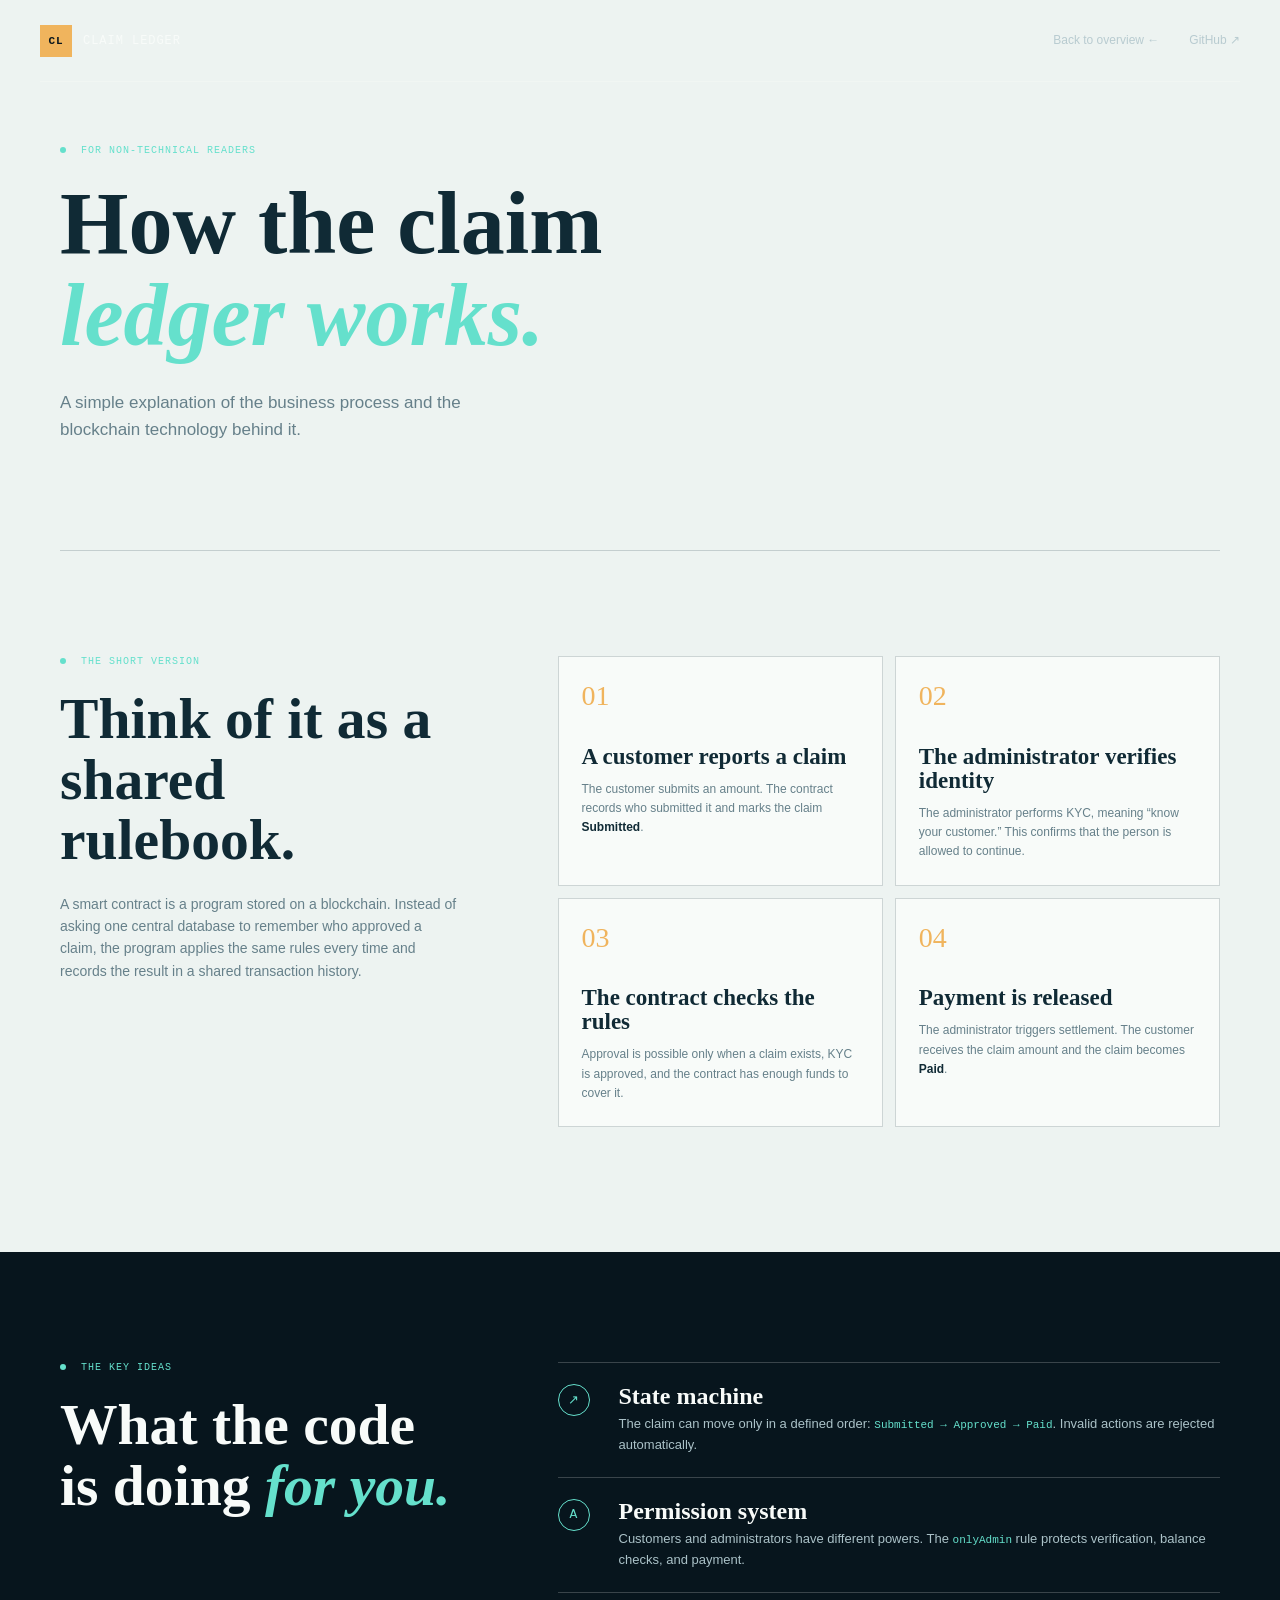
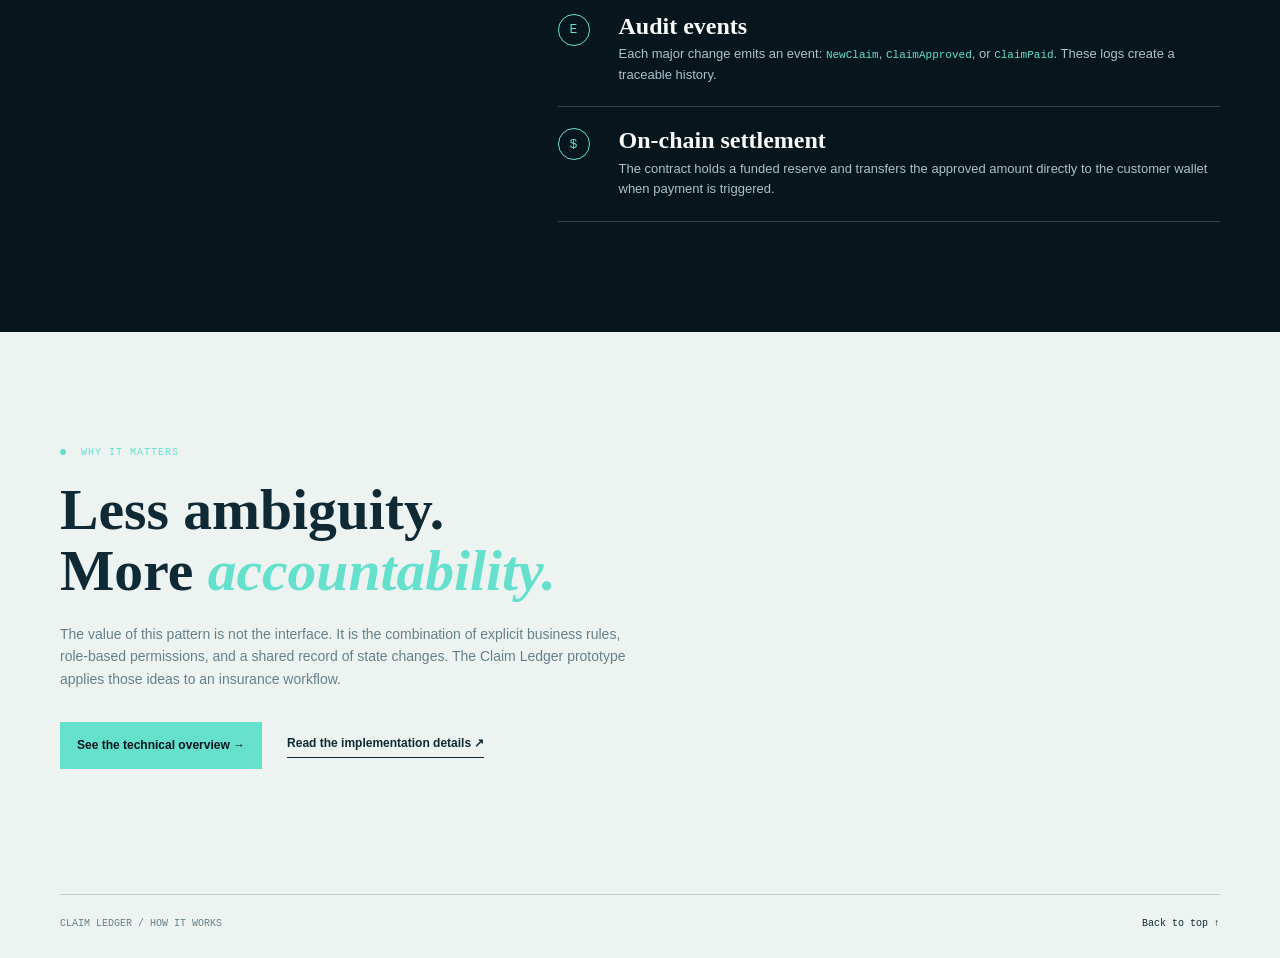
==== how-it-works.html @ 00b2703c "Add plain-English smart contract explainer" ====
<!doctype html>
<html lang="en">
<head>
  <meta charset="utf-8">
  <meta name="viewport" content="width=device-width, initial-scale=1">
  <meta name="theme-color" content="#07151d">
  <meta name="description" content="How Claim Ledger uses a smart contract to manage insurance claims on Ethereum.">
  <title>How It Works | Claim Ledger</title>
  <link rel="icon" href="data:image/svg+xml,%3Csvg xmlns='http://www.w3.org/2000/svg' viewBox='0 0 64 64'%3E%3Crect width='64' height='64' rx='14' fill='%2307151d'/%3E%3Cpath d='M16 45V19h11c9 0 14 5 14 13s-5 13-14 13H16Zm8-7h3c5 0 7-2 7-6s-2-6-7-6h-3v12Z' fill='%2365e0cc'/%3E%3C/svg%3E" type="image/svg+xml">
  <link rel="stylesheet" href="styles.css"><link rel="stylesheet" href="protocol-theme.css"><link rel="stylesheet" href="theory.css"><link rel="stylesheet" href="how-it-works.css">
</head>
<body class="how-page">
  <header class="site-header"><a class="brand" href="index.html"><span class="brand-mark">CL</span><span>CLAIM LEDGER</span></a><nav aria-label="Primary navigation"><a href="index.html">Back to overview &#8592;</a><a href="https://github.com/omarja12/Fintech-Inssurtech-Project" target="_blank" rel="noreferrer">GitHub &#8599;</a></nav></header>
  <main><section class="how-hero page-width"><p class="kicker"><span></span> FOR NON-TECHNICAL READERS</p><h1>How the claim<br><em>ledger works.</em></h1><p>A simple explanation of the business process and the blockchain technology behind it.</p></section>
  <section class="how-content page-width"><div class="how-intro"><p class="kicker"><span></span> THE SHORT VERSION</p><h2>Think of it as a shared rulebook.</h2><p>A smart contract is a program stored on a blockchain. Instead of asking one central database to remember who approved a claim, the program applies the same rules every time and records the result in a shared transaction history.</p></div><div class="plain-steps"><article><b>01</b><h3>A customer reports a claim</h3><p>The customer submits an amount. The contract records who submitted it and marks the claim <strong>Submitted</strong>.</p></article><article><b>02</b><h3>The administrator verifies identity</h3><p>The administrator performs KYC, meaning “know your customer.” This confirms that the person is allowed to continue.</p></article><article><b>03</b><h3>The contract checks the rules</h3><p>Approval is possible only when a claim exists, KYC is approved, and the contract has enough funds to cover it.</p></article><article><b>04</b><h3>Payment is released</h3><p>The administrator triggers settlement. The customer receives the claim amount and the claim becomes <strong>Paid</strong>.</p></article></div></section>
  <section class="how-dark"><div class="page-width concept-grid"><div><p class="kicker"><span></span> THE KEY IDEAS</p><h2>What the code<br>is doing <em>for you.</em></h2></div><div class="concept-list"><article><span class="concept-icon">↗</span><div><h3>State machine</h3><p>The claim can move only in a defined order: <code>Submitted → Approved → Paid</code>. Invalid actions are rejected automatically.</p></div></article><article><span class="concept-icon">A</span><div><h3>Permission system</h3><p>Customers and administrators have different powers. The <code>onlyAdmin</code> rule protects verification, balance checks, and payment.</p></div></article><article><span class="concept-icon">E</span><div><h3>Audit events</h3><p>Each major change emits an event: <code>NewClaim</code>, <code>ClaimApproved</code>, or <code>ClaimPaid</code>. These logs create a traceable history.</p></div></article><article><span class="concept-icon">$</span><div><h3>On-chain settlement</h3><p>The contract holds a funded reserve and transfers the approved amount directly to the customer wallet when payment is triggered.</p></div></article></div></div></section>
  <section class="how-bottom page-width"><p class="kicker"><span></span> WHY IT MATTERS</p><h2>Less ambiguity.<br>More <em>accountability.</em></h2><p>The value of this pattern is not the interface. It is the combination of explicit business rules, role-based permissions, and a shared record of state changes. The Claim Ledger prototype applies those ideas to an insurance workflow.</p><div class="how-actions"><a class="button button-gold" href="index.html">See the technical overview &#8594;</a><a class="text-button" href="README.md">Read the implementation details &#8599;</a></div></section></main>
  <footer class="footer page-width"><span>CLAIM LEDGER / HOW IT WORKS</span><a href="#top">Back to top &#8593;</a></footer>
</body>
</html>
---- styles.css ----
:root{--navy:#081f2d;--navy-2:#12384a;--ink:#173445;--muted:#6a8490;--paper:#f4f0e8;--white:#fffdf7;--gold:#e7b66b;--teal:#82c2b0;--line:rgba(23,52,69,.18);--mono:'DM Mono',monospace;--display:'Playfair Display',Georgia,serif;--body:'Epilogue',sans-serif}*{box-sizing:border-box}html{scroll-behavior:smooth}body{margin:0;background:var(--paper);color:var(--ink);font-family:var(--body);line-height:1.6}.page-width{width:min(1160px,calc(100% - 80px));margin-inline:auto}a{color:inherit;text-decoration:none}code{font:11px var(--mono);color:var(--gold)}.site-header{height:82px;display:flex;align-items:center;justify-content:space-between;width:min(1280px,calc(100% - 80px));margin:auto;border-bottom:1px solid rgba(255,253,247,.2);color:var(--white);position:absolute;left:0;right:0;z-index:3}.brand{display:flex;align-items:center;gap:11px;font:500 12px var(--mono);letter-spacing:.08em}.brand-mark{display:grid;place-items:center;width:32px;height:32px;background:var(--gold);color:var(--navy);font:700 11px var(--mono)}nav{display:flex;align-items:center;gap:30px;font-size:12px;color:#b8cbd0}nav a:hover{color:var(--gold)}.header-button{border:1px solid rgba(255,253,247,.45);padding:10px 13px;color:var(--white)}.hero{display:grid;grid-template-columns:.86fr 1.14fr;gap:88px;align-items:center;min-height:665px;padding-top:120px;padding-bottom:82px;background:var(--navy);color:var(--white)}.hero:before{content:'';position:absolute;inset:0 0 auto;height:665px;z-index:-1;background:var(--navy)}.kicker{margin:0 0 22px;color:var(--gold);font:500 10px var(--mono);letter-spacing:.1em}.kicker span{display:inline-block;width:6px;height:6px;margin-right:8px;background:var(--gold);border-radius:50%}h1,h2,h3{font-family:var(--display);font-weight:600;line-height:1.05;letter-spacing:0}h1{margin:0 0 26px;font-size:clamp(57px,7vw,92px)}h2{margin:0 0 22px;font-size:clamp(43px,5vw,68px)}h1 em,h2 em{font-style:italic;color:var(--teal)}.hero-lede{max-width:440px;color:#b8cbd0;font-size:16px}.hero-actions{display:flex;align-items:center;gap:24px;margin-top:35px}.button{display:inline-flex;align-items:center;justify-content:space-between;gap:25px;padding:14px 17px;font-size:12px;font-weight:700;transition:transform .2s}.button:hover{transform:translateY(-3px)}.button-gold{background:var(--gold);color:var(--navy)}.button-dark{background:var(--navy);color:var(--white)}.text-button{padding-bottom:4px;border-bottom:1px solid currentColor;font-size:12px;font-weight:600}.text-button.light{color:var(--white)}.hero-console{min-height:395px;padding:25px 27px;background:var(--navy-2);border:1px solid rgba(255,253,247,.25);position:relative}.console-top,.console-footer{display:flex;justify-content:space-between;color:#a5bdc4;font:10px var(--mono);letter-spacing:.06em}.live-dot{color:var(--teal)}.console-balance{margin:70px 0 50px}.console-balance span,.console-balance small{display:block;color:#a5bdc4;font:10px var(--mono)}.console-balance strong{display:block;margin:7px 0 2px;color:var(--white);font:42px var(--display)}.console-flow{display:grid;grid-template-columns:repeat(3,1fr);gap:0;position:relative}.flow-line{position:absolute;top:12px;right:30px;left:30px;border-top:1px solid rgba(255,253,247,.32)}.flow-node{position:relative;z-index:1;text-align:center}.flow-node b{display:grid;place-items:center;width:25px;height:25px;margin:auto;border:1px solid var(--teal);border-radius:50%;background:var(--navy-2);color:var(--teal);font:10px var(--mono)}.flow-node.current b{border-color:var(--gold);background:var(--gold);color:var(--navy)}.flow-node span{display:block;margin-top:13px;color:var(--white);font:10px var(--mono)}.flow-node small{display:block;color:#a5bdc4;font-size:10px}.console-footer{position:absolute;bottom:25px;left:27px;right:27px}.signal-bar{display:grid;grid-template-columns:repeat(4,1fr);padding:25px max(40px,calc((100% - 1160px)/2));gap:24px;background:var(--gold);color:var(--navy)}.signal-bar div{display:flex;align-items:baseline;gap:11px;font:10px var(--mono);text-transform:uppercase}.signal-bar b{font:600 25px var(--display)}.section{padding:130px 0}.section-intro{max-width:550px}.section-intro>p:not(.kicker){max-width:430px;color:var(--muted);font-size:14px}.workflow-grid{display:grid;grid-template-columns:repeat(3,1fr);gap:13px;margin-top:70px}.step-card{display:grid;grid-template-columns:50px 1fr;gap:17px;padding:25px 22px 28px;border-top:2px solid var(--navy);background:var(--white)}.step-number{color:var(--gold);font:32px var(--display)}.step-card h3{margin:0 0 12px;font-size:27px}.step-card p{min-height:105px;margin:0 0 22px;color:var(--muted);font-size:13px}.architecture-band{padding:125px 0;background:var(--navy);color:var(--white)}.architecture-grid{display:grid;grid-template-columns:.85fr 1.15fr;align-items:center;gap:105px}.architecture-band .section-intro>p:not(.kicker){color:#b8cbd0}.architecture-panel{border:1px solid rgba(255,253,247,.26)}.role-row{display:grid;grid-template-columns:42px 1fr auto;align-items:center;gap:15px;padding:21px;border-bottom:1px solid rgba(255,253,247,.17)}.role-icon{display:grid;place-items:center;width:34px;height:34px;border-radius:50%;font:12px var(--mono)}.customer{background:var(--gold);color:var(--navy)}.admin{background:var(--teal);color:var(--navy)}.event{background:#dfe7df;color:var(--navy)}.role-row b{display:block;font:22px var(--display)}.role-row small,.role-row i{color:#a5bdc4;font:10px var(--mono);font-style:normal}.role-row i{text-align:right}.contract-tag{padding:18px 21px;color:var(--gold);font:10px var(--mono)}.outcomes{padding:125px 0}.outcome-grid{display:grid;grid-template-columns:repeat(3,1fr);gap:13px;margin-top:55px}.outcome{padding:28px 25px;border:1px solid var(--line)}.outcome strong{display:block;color:var(--gold);font:55px var(--display)}.outcome span{display:block;margin:8px 0;color:var(--ink);font:11px var(--mono);text-transform:uppercase}.outcome p{margin:0;color:var(--muted);font-size:13px}.archive{display:flex;align-items:center;justify-content:space-between;gap:50px;padding:60px 0 72px;border-top:1px solid var(--line)}.archive h2{font-size:44px}.archive p{max-width:570px;margin:0;color:var(--muted);font-size:14px}.footer{display:flex;justify-content:space-between;padding:23px 0 29px;border-top:1px solid var(--line);color:var(--muted);font:10px var(--mono)}.footer a{color:var(--ink)}.reveal{animation:rise .8s both}.delay{animation-delay:.15s}@keyframes rise{from{opacity:0;transform:translateY(15px)}to{opacity:1;transform:translateY(0)}}@media(max-width:800px){.page-width,.site-header{width:min(100% - 38px,600px)}.site-header{height:70px}.site-header nav a:not(.header-button){display:none}.header-button{font-size:10px}.hero{display:block;min-height:0;padding:145px 0 60px}.hero:before{height:850px}.hero-console{margin-top:55px;min-height:350px;padding:20px}.console-balance{margin:53px 0 38px}.console-balance strong{font-size:35px}.console-footer{left:20px;right:20px;bottom:20px}.signal-bar{grid-template-columns:repeat(2,1fr);padding:20px 19px}.section,.outcomes{padding:82px 0}.workflow-grid,.architecture-grid,.outcome-grid{grid-template-columns:1fr;margin-top:45px}.architecture-grid{gap:48px}.role-row{grid-template-columns:36px 1fr}.role-row i{display:none}.archive{display:block;padding:45px 0 55px}.archive h2{font-size:39px}.archive .button{margin-top:27px}.footer{display:grid;gap:13px}}
---- protocol-theme.css ----
:root{--navy:#07151d;--navy-2:#0d2732;--ink:#102a35;--muted:#66808a;--paper:#edf3f1;--white:#f8fbf9;--gold:#f0b45d;--teal:#65e0cc;--line:rgba(16,42,53,.18)}body{background:var(--paper)}.hero:before{background:var(--navy)}.signal-bar{background:var(--teal)}.signal-bar b{color:var(--navy)}.button-gold{background:var(--teal);color:var(--navy)}.live-dot,.kicker,.method-detail{color:var(--teal)}.kicker span{background:var(--teal)}.console-balance strong,.outcome strong{color:var(--teal)}.flow-node b{border-color:var(--teal);color:var(--teal)}.flow-node.current b{border-color:var(--gold);background:var(--gold)}.architecture-band,.hero{background:var(--navy)}.customer{background:var(--gold)}.admin{background:var(--teal)}.event{background:#d3ebe6}.role-icon{color:var(--navy)}.contract-tag{color:var(--teal)}.archive{background:transparent}.archive .button-dark{background:var(--navy-2)}
---- theory.css ----
.theory-band{padding:125px 0;background:#dce8e5;color:var(--ink)}.theory-grid{display:grid;grid-template-columns:.8fr 1.2fr;gap:100px;align-items:start}.theory-grid>div:first-child>p:not(.kicker){max-width:410px;color:var(--muted);font-size:14px}.theory-points{display:grid;grid-template-columns:1fr 1fr;gap:1px;background:rgba(16,42,53,.18);border:1px solid rgba(16,42,53,.18)}.theory-points article{min-height:175px;padding:23px;background:#edf3f1}.theory-points b{font:23px var(--display)}.theory-points p{margin:13px 0 0;color:var(--muted);font-size:12px}.theory-points code{color:#087f78}@media(max-width:800px){.theory-band{padding:80px 0}.theory-grid{grid-template-columns:1fr;gap:43px}.theory-points{grid-template-columns:1fr}.theory-points article{min-height:0}}
---- how-it-works.css ----
.how-page{background:var(--paper)}.how-hero{padding:145px 0 90px;border-bottom:1px solid var(--line)}.how-hero h1{color:var(--ink);font-size:clamp(55px,7vw,88px)}.how-hero>p:last-child{max-width:420px;color:var(--muted);font-size:17px}.how-content{display:grid;grid-template-columns:.75fr 1.25fr;gap:100px;padding:105px 0 125px}.how-intro h2,.how-bottom h2{font-size:clamp(39px,4.5vw,58px)}.how-intro>p:last-child,.how-bottom>p:last-of-type{max-width:440px;color:var(--muted);font-size:14px}.plain-steps{display:grid;grid-template-columns:1fr 1fr;gap:12px}.plain-steps article{padding:23px;border:1px solid var(--line);background:var(--white)}.plain-steps b{color:var(--gold);font:28px var(--display)}.plain-steps h3{margin:32px 0 11px;font-size:23px}.plain-steps p{margin:0;color:var(--muted);font-size:12px}.plain-steps strong{color:var(--ink)}.how-dark{padding:110px 0;background:var(--navy);color:var(--white)}.concept-grid{display:grid;grid-template-columns:.75fr 1.25fr;gap:100px}.concept-grid h2{font-size:clamp(39px,4.5vw,58px)}.concept-list{display:grid;gap:0;border-top:1px solid rgba(255,255,255,.2)}.concept-list article{display:grid;grid-template-columns:42px 1fr;gap:19px;padding:21px 0;border-bottom:1px solid rgba(255,255,255,.2)}.concept-icon{display:grid;place-items:center;width:32px;height:32px;border:1px solid var(--teal);border-radius:50%;color:var(--teal);font:13px var(--mono)}.concept-list h3{margin:0 0 5px;font-size:24px}.concept-list p{margin:0;color:#abc2c8;font-size:13px}.concept-list code{color:var(--teal)}.how-bottom{padding:115px 0 125px}.how-bottom>p:last-of-type{max-width:570px}.how-actions{display:flex;gap:25px;align-items:center;margin-top:32px}.how-actions .text-button{color:var(--ink)}@media(max-width:800px){.how-hero{padding:110px 0 65px}.how-content,.concept-grid{display:block;padding:75px 0}.plain-steps{grid-template-columns:1fr;margin-top:45px}.concept-list{margin-top:45px}.how-dark{padding:75px 0}.how-bottom{padding:75px 0 85px}.how-actions{align-items:flex-start;flex-direction:column}}
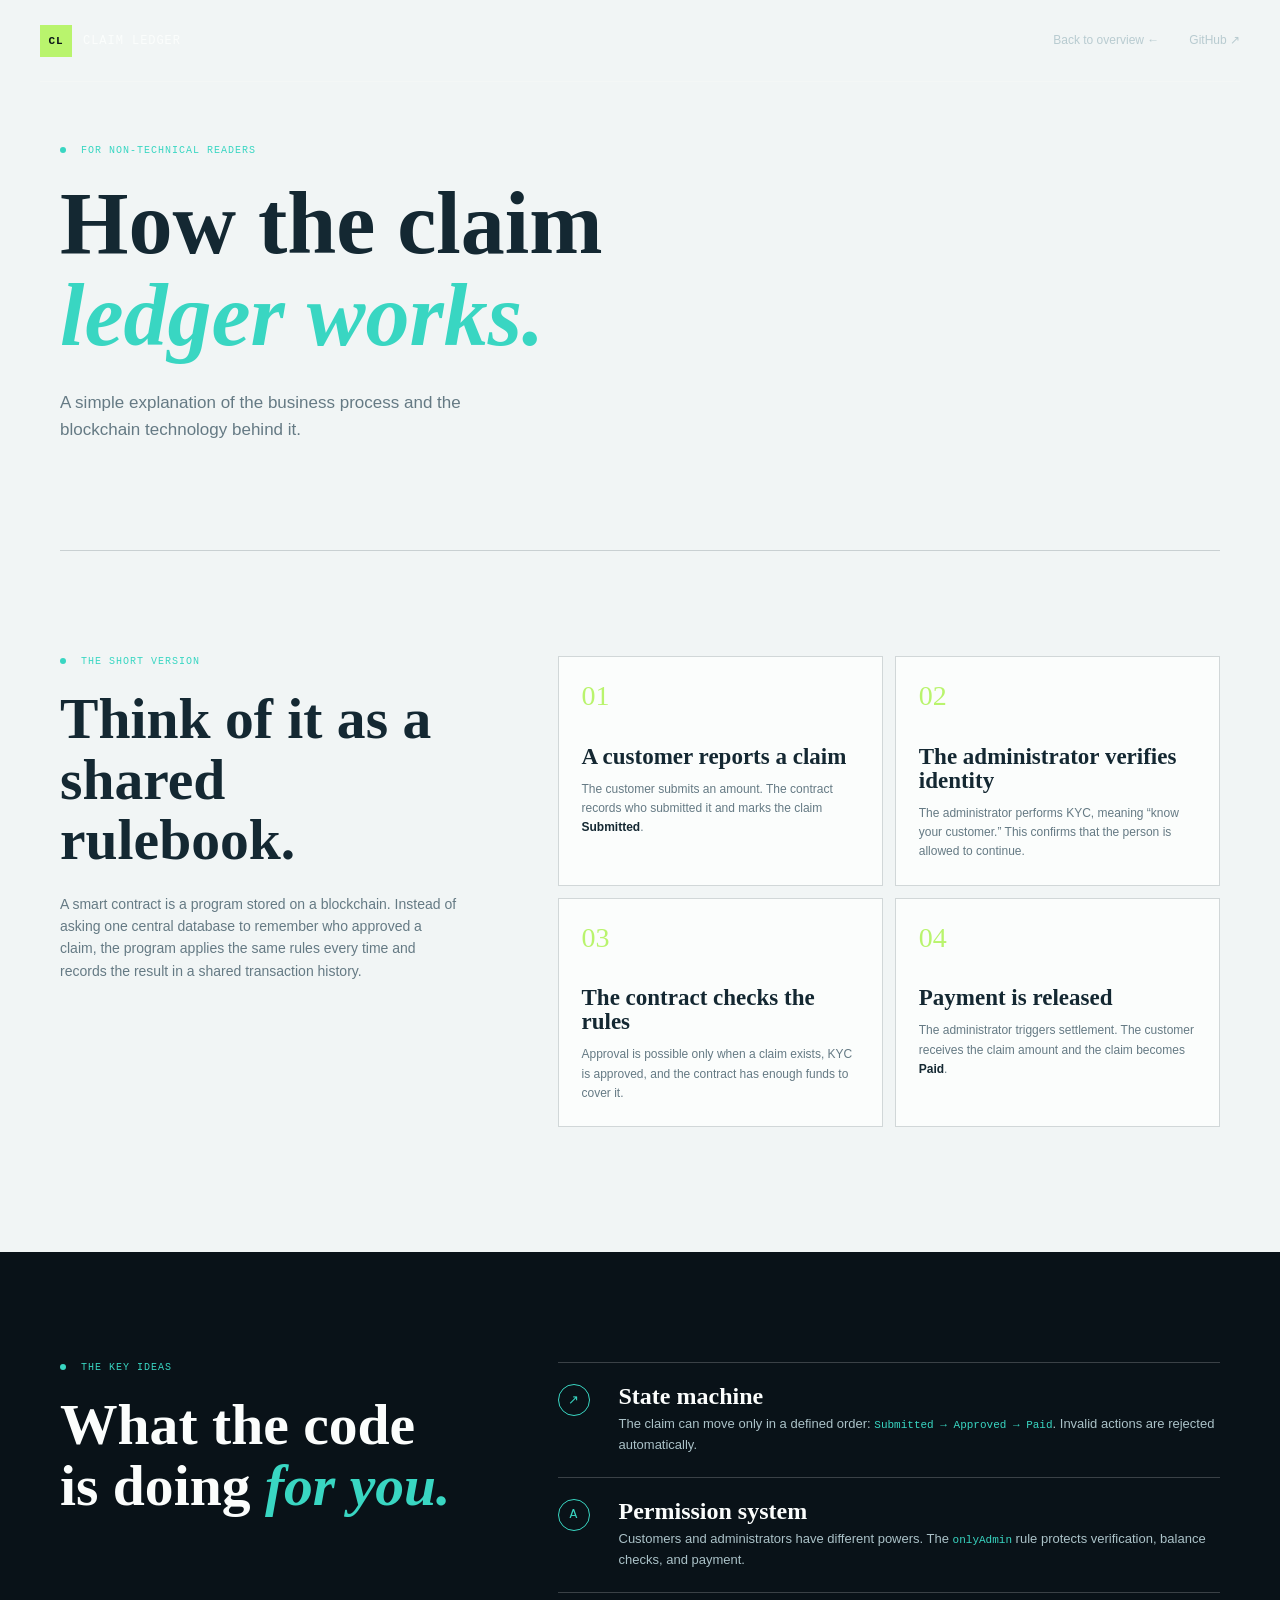
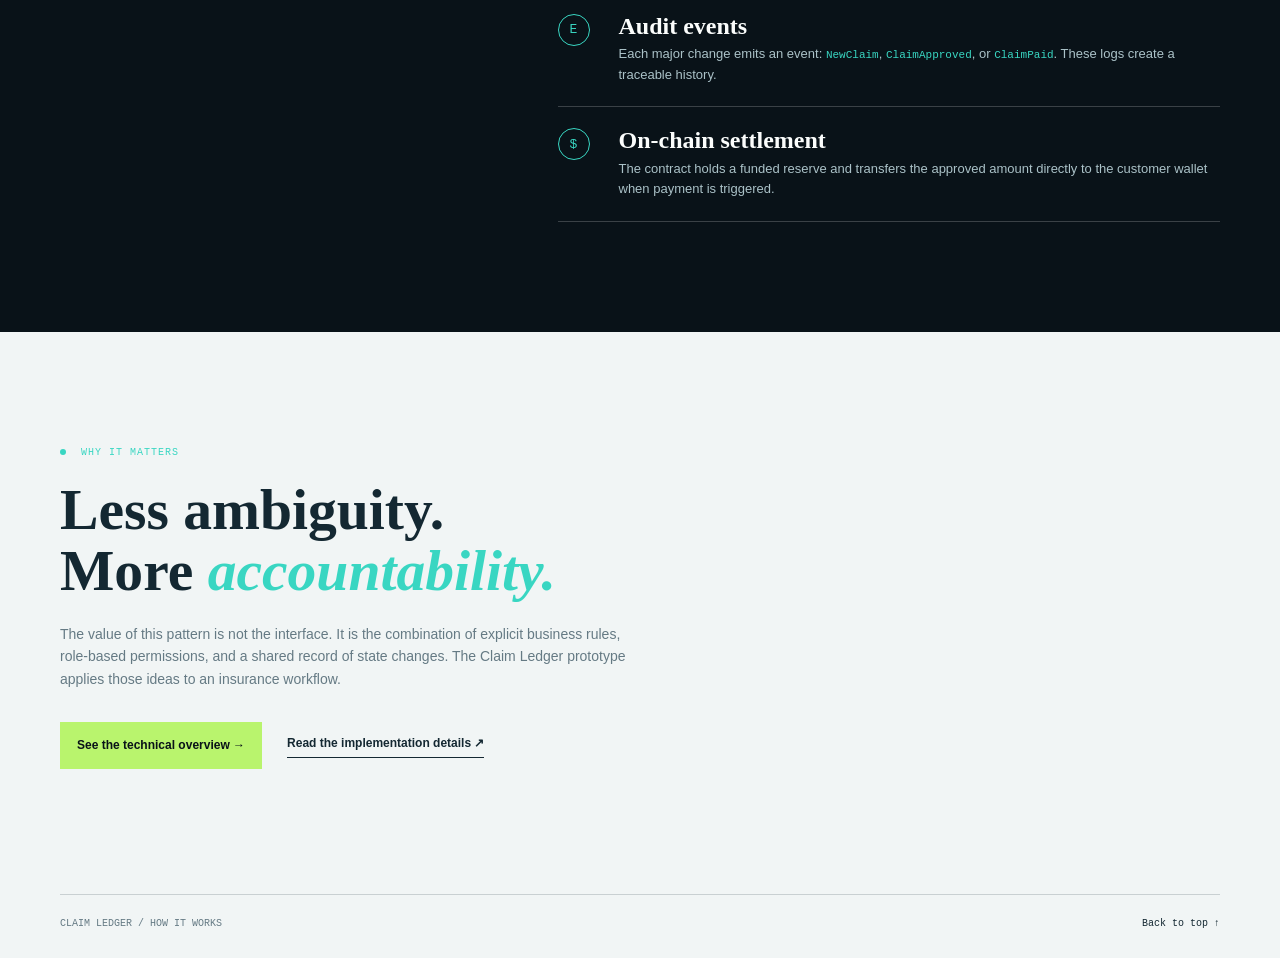
==== commit 79ce14f0: "Polish documentation links and protocol theme" ====
--- a/how-it-works.html
+++ b/how-it-works.html
@@ -7,14 +7,14 @@
   <meta name="description" content="How Claim Ledger uses a smart contract to manage insurance claims on Ethereum.">
   <title>How It Works | Claim Ledger</title>
   <link rel="icon" href="data:image/svg+xml,%3Csvg xmlns='http://www.w3.org/2000/svg' viewBox='0 0 64 64'%3E%3Crect width='64' height='64' rx='14' fill='%2307151d'/%3E%3Cpath d='M16 45V19h11c9 0 14 5 14 13s-5 13-14 13H16Zm8-7h3c5 0 7-2 7-6s-2-6-7-6h-3v12Z' fill='%2365e0cc'/%3E%3C/svg%3E" type="image/svg+xml">
-  <link rel="stylesheet" href="styles.css"><link rel="stylesheet" href="protocol-theme.css"><link rel="stylesheet" href="theory.css"><link rel="stylesheet" href="how-it-works.css">
+  <link rel="stylesheet" href="styles.css"><link rel="stylesheet" href="protocol-theme.css"><link rel="stylesheet" href="reader-theme.css"><link rel="stylesheet" href="theory.css"><link rel="stylesheet" href="how-it-works.css">
 </head>
 <body class="how-page">
   <header class="site-header"><a class="brand" href="index.html"><span class="brand-mark">CL</span><span>CLAIM LEDGER</span></a><nav aria-label="Primary navigation"><a href="index.html">Back to overview &#8592;</a><a href="https://github.com/omarja12/Fintech-Inssurtech-Project" target="_blank" rel="noreferrer">GitHub &#8599;</a></nav></header>
   <main><section class="how-hero page-width"><p class="kicker"><span></span> FOR NON-TECHNICAL READERS</p><h1>How the claim<br><em>ledger works.</em></h1><p>A simple explanation of the business process and the blockchain technology behind it.</p></section>
   <section class="how-content page-width"><div class="how-intro"><p class="kicker"><span></span> THE SHORT VERSION</p><h2>Think of it as a shared rulebook.</h2><p>A smart contract is a program stored on a blockchain. Instead of asking one central database to remember who approved a claim, the program applies the same rules every time and records the result in a shared transaction history.</p></div><div class="plain-steps"><article><b>01</b><h3>A customer reports a claim</h3><p>The customer submits an amount. The contract records who submitted it and marks the claim <strong>Submitted</strong>.</p></article><article><b>02</b><h3>The administrator verifies identity</h3><p>The administrator performs KYC, meaning “know your customer.” This confirms that the person is allowed to continue.</p></article><article><b>03</b><h3>The contract checks the rules</h3><p>Approval is possible only when a claim exists, KYC is approved, and the contract has enough funds to cover it.</p></article><article><b>04</b><h3>Payment is released</h3><p>The administrator triggers settlement. The customer receives the claim amount and the claim becomes <strong>Paid</strong>.</p></article></div></section>
   <section class="how-dark"><div class="page-width concept-grid"><div><p class="kicker"><span></span> THE KEY IDEAS</p><h2>What the code<br>is doing <em>for you.</em></h2></div><div class="concept-list"><article><span class="concept-icon">↗</span><div><h3>State machine</h3><p>The claim can move only in a defined order: <code>Submitted → Approved → Paid</code>. Invalid actions are rejected automatically.</p></div></article><article><span class="concept-icon">A</span><div><h3>Permission system</h3><p>Customers and administrators have different powers. The <code>onlyAdmin</code> rule protects verification, balance checks, and payment.</p></div></article><article><span class="concept-icon">E</span><div><h3>Audit events</h3><p>Each major change emits an event: <code>NewClaim</code>, <code>ClaimApproved</code>, or <code>ClaimPaid</code>. These logs create a traceable history.</p></div></article><article><span class="concept-icon">$</span><div><h3>On-chain settlement</h3><p>The contract holds a funded reserve and transfers the approved amount directly to the customer wallet when payment is triggered.</p></div></article></div></div></section>
-  <section class="how-bottom page-width"><p class="kicker"><span></span> WHY IT MATTERS</p><h2>Less ambiguity.<br>More <em>accountability.</em></h2><p>The value of this pattern is not the interface. It is the combination of explicit business rules, role-based permissions, and a shared record of state changes. The Claim Ledger prototype applies those ideas to an insurance workflow.</p><div class="how-actions"><a class="button button-gold" href="index.html">See the technical overview &#8594;</a><a class="text-button" href="README.md">Read the implementation details &#8599;</a></div></section></main>
+  <section class="how-bottom page-width"><p class="kicker"><span></span> WHY IT MATTERS</p><h2>Less ambiguity.<br>More <em>accountability.</em></h2><p>The value of this pattern is not the interface. It is the combination of explicit business rules, role-based permissions, and a shared record of state changes. The Claim Ledger prototype applies those ideas to an insurance workflow.</p><div class="how-actions"><a class="button button-gold" href="index.html">See the technical overview &#8594;</a><a class="text-button" href="readme.html">Read the implementation details &#8599;</a></div></section></main>
   <footer class="footer page-width"><span>CLAIM LEDGER / HOW IT WORKS</span><a href="#top">Back to top &#8593;</a></footer>
 </body>
 </html>
--- a/reader-theme.css
+++ b/reader-theme.css
@@ -0,0 +1 @@
+:root{--navy:#091218;--navy-2:#12232d;--ink:#142832;--muted:#657a84;--paper:#f1f5f5;--white:#fbfdfc;--gold:#b9f46d;--teal:#39d6c2;--line:rgba(20,40,50,.18)}.how-dark,.readme-content pre{background:var(--navy)}.button-gold{background:var(--gold);color:var(--navy)}.kicker{color:var(--teal)}.kicker span{background:var(--teal)}.readme-hero h1,.how-hero h1{color:var(--ink)}.readme-content code,.how-page code{color:#008f80}.brief-stats div,.state-strip{background:#dbece7}.state-strip strong{color:var(--navy)}.header-button{border-color:rgba(255,255,255,.5)}
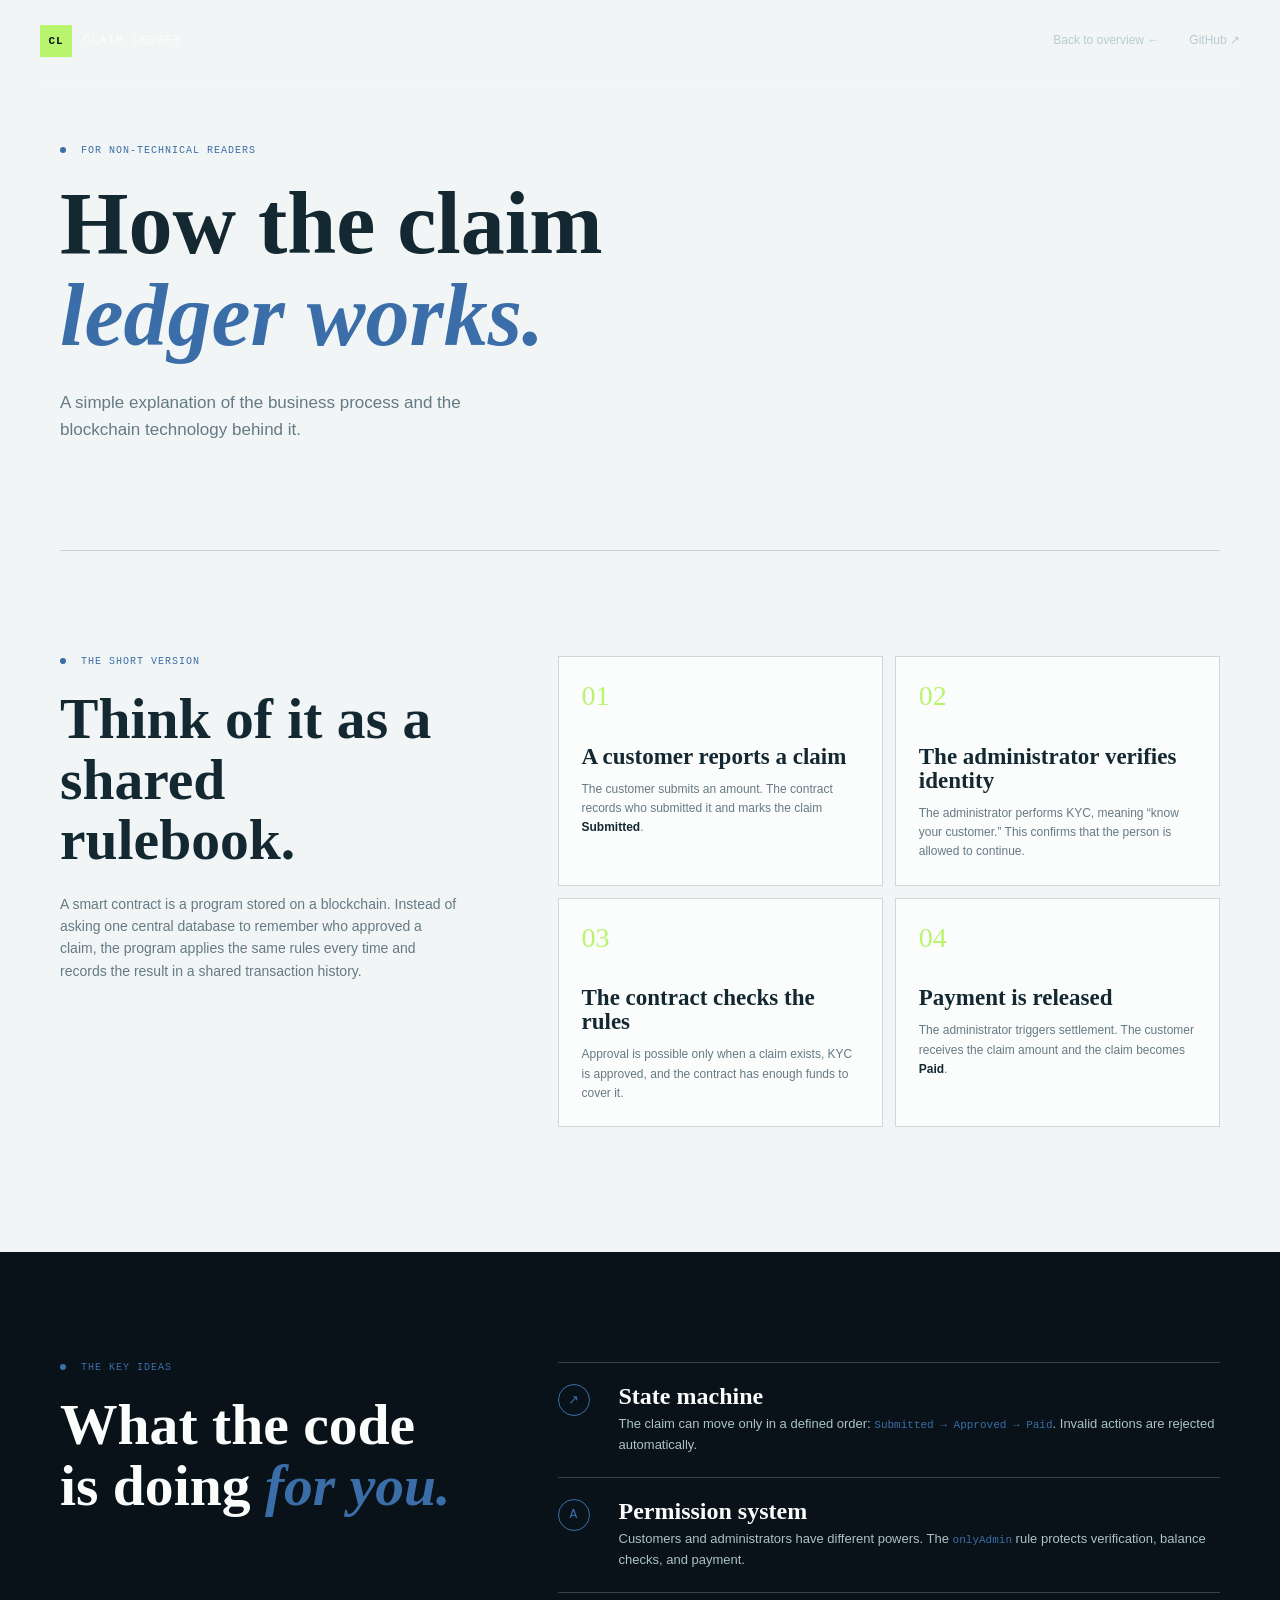
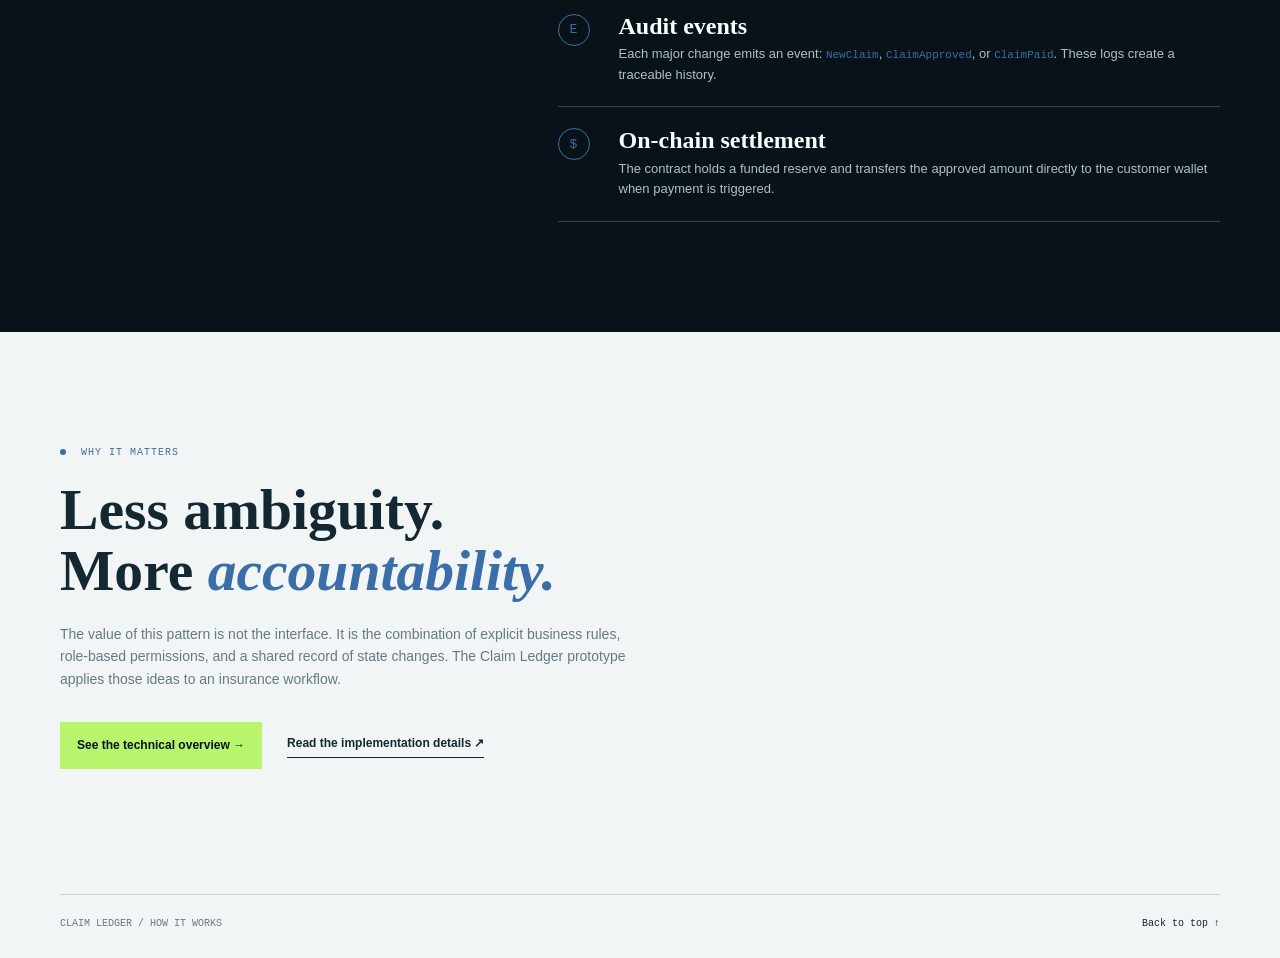
==== commit 5a6e032a: "Remove turquoise theme accent" ====
--- a/how-it-works.html
+++ b/how-it-works.html
@@ -7,7 +7,7 @@
   <meta name="description" content="How Claim Ledger uses a smart contract to manage insurance claims on Ethereum.">
   <title>How It Works | Claim Ledger</title>
   <link rel="icon" href="data:image/svg+xml,%3Csvg xmlns='http://www.w3.org/2000/svg' viewBox='0 0 64 64'%3E%3Crect width='64' height='64' rx='14' fill='%2307151d'/%3E%3Cpath d='M16 45V19h11c9 0 14 5 14 13s-5 13-14 13H16Zm8-7h3c5 0 7-2 7-6s-2-6-7-6h-3v12Z' fill='%2365e0cc'/%3E%3C/svg%3E" type="image/svg+xml">
-  <link rel="stylesheet" href="styles.css"><link rel="stylesheet" href="protocol-theme.css"><link rel="stylesheet" href="reader-theme.css"><link rel="stylesheet" href="theory.css"><link rel="stylesheet" href="how-it-works.css">
+  <link rel="stylesheet" href="styles.css"><link rel="stylesheet" href="protocol-theme.css"><link rel="stylesheet" href="reader-theme.css"><link rel="stylesheet" href="color-cleanup.css"><link rel="stylesheet" href="theory.css"><link rel="stylesheet" href="how-it-works.css">
 </head>
 <body class="how-page">
   <header class="site-header"><a class="brand" href="index.html"><span class="brand-mark">CL</span><span>CLAIM LEDGER</span></a><nav aria-label="Primary navigation"><a href="index.html">Back to overview &#8592;</a><a href="https://github.com/omarja12/Fintech-Inssurtech-Project" target="_blank" rel="noreferrer">GitHub &#8599;</a></nav></header>
--- a/color-cleanup.css
+++ b/color-cleanup.css
@@ -0,0 +1 @@
+:root{--teal:#3b6ea8}.hero .live-dot,.hero .kicker,.method-detail,.contract-tag,.kicker{color:#3b6ea8}.hero .kicker span,.kicker span{background:#3b6ea8}.flow-node b,.concept-icon{border-color:#3b6ea8;color:#3b6ea8}.flow-node.current b{border-color:#e08b3e;background:#e08b3e}.contract-tag{color:#3b6ea8}.readme-page,.how-page{--teal:#3b6ea8}.readme-page .kicker,.how-page .kicker{color:#3b6ea8}.readme-page .kicker span,.how-page .kicker span{background:#3b6ea8}.readme-page .readme-hero h1 em{color:#3b6ea8}.readme-page .brief-stats strong{color:#3b6ea8}.readme-page .workflow-table code,.readme-page .interface-grid code{color:#2c5e98}.readme-page .state-strip i{color:#3b6ea8}.readme-page .source-list a:hover{color:#3b6ea8}.how-page code{color:#2c5e98}.how-page .concept-icon{color:#3b6ea8;border-color:#3b6ea8}.how-page h1 em,.how-page h2 em{color:#3b6ea8}
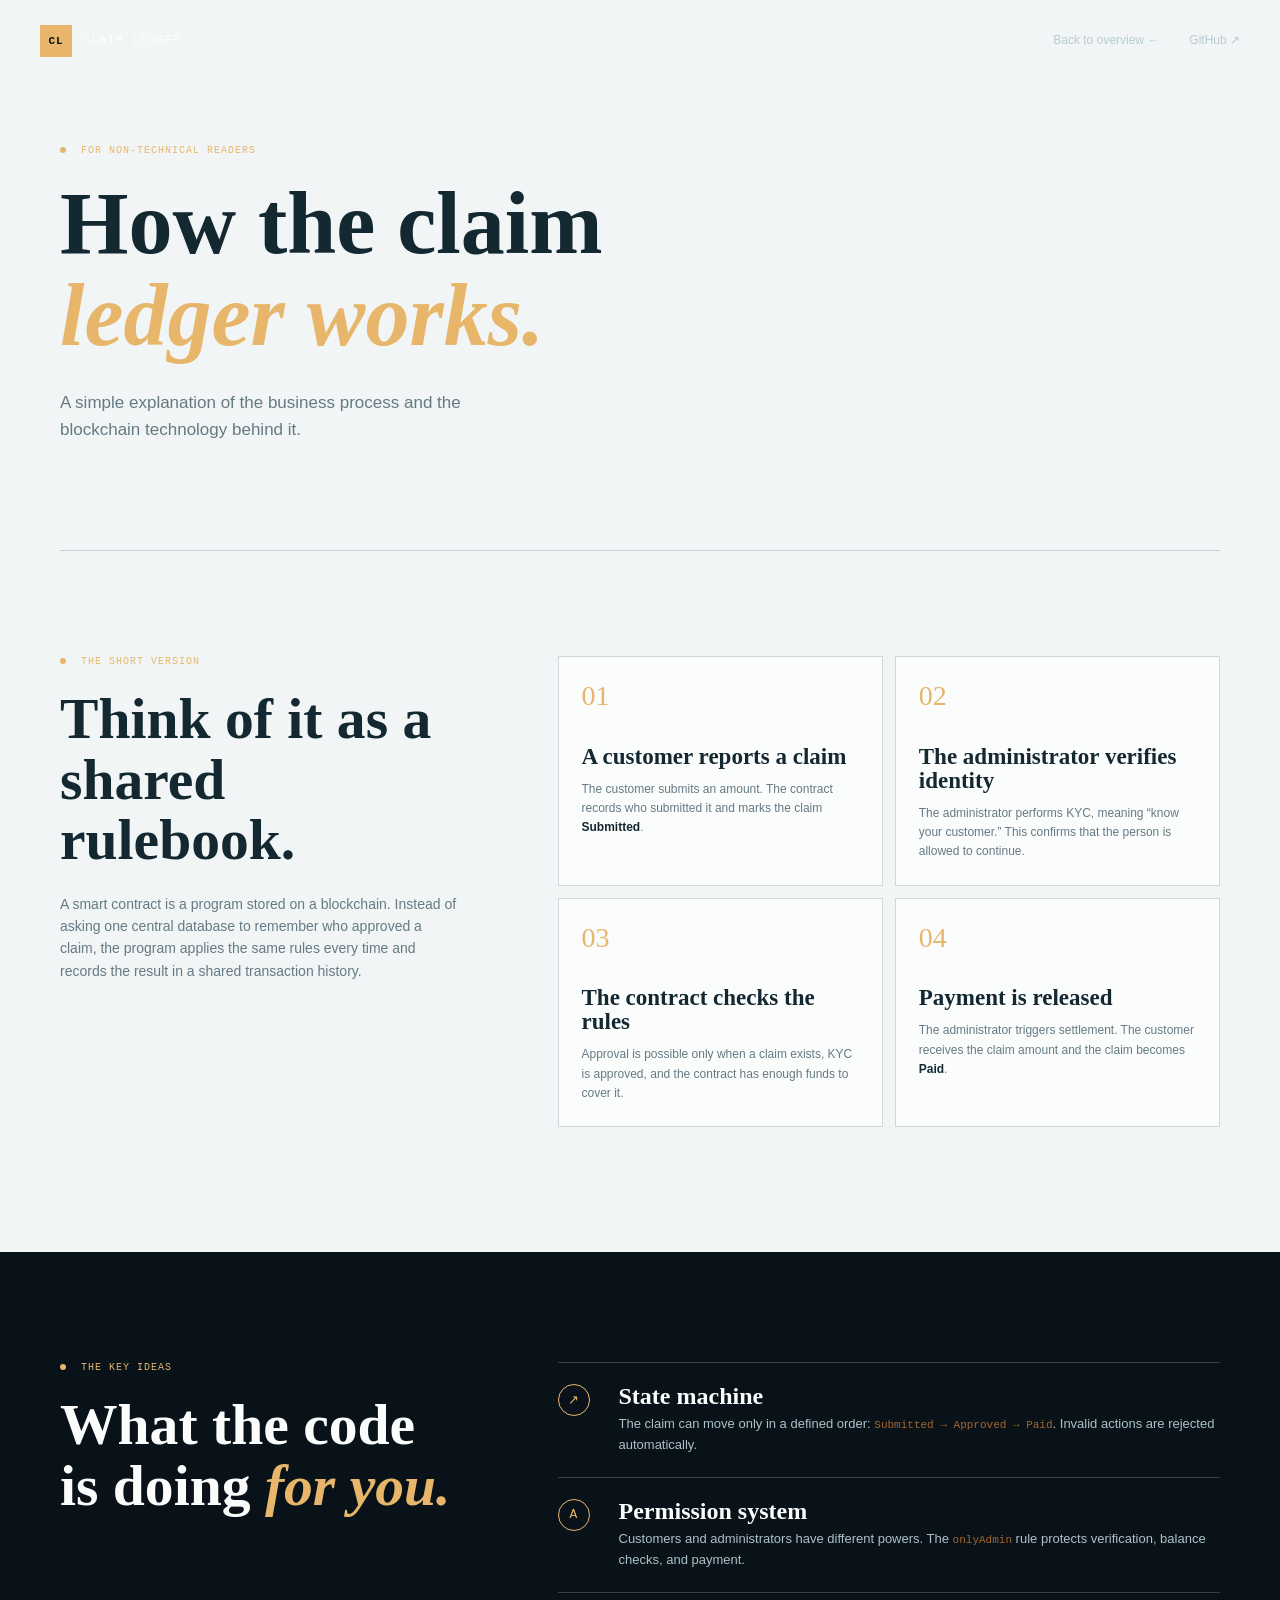
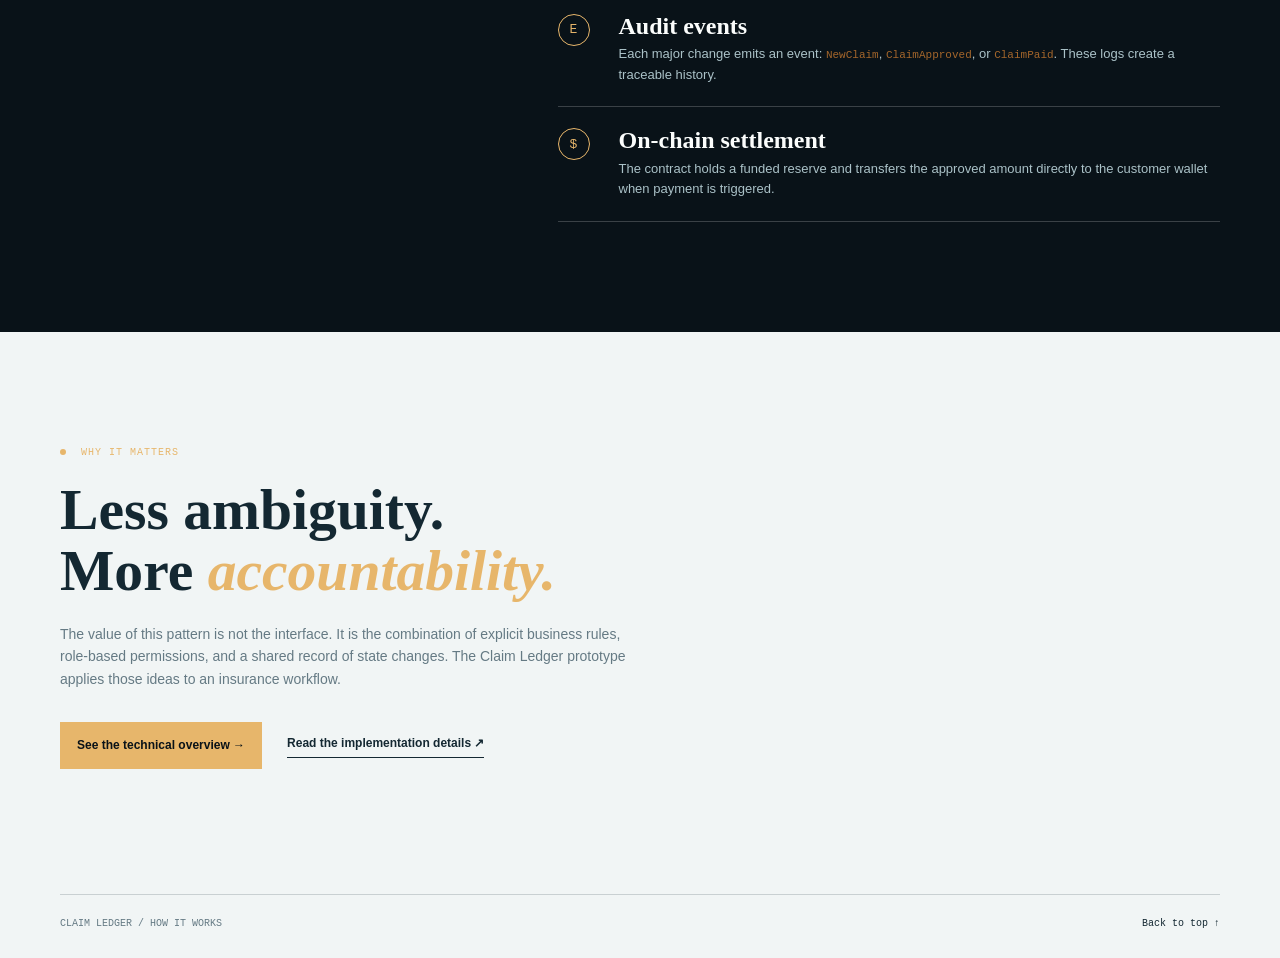
==== commit 63ca8783: "Apply amber theme across all pages" ====
--- a/how-it-works.html
+++ b/how-it-works.html
@@ -6,8 +6,8 @@
   <meta name="theme-color" content="#07151d">
   <meta name="description" content="How Claim Ledger uses a smart contract to manage insurance claims on Ethereum.">
   <title>How It Works | Claim Ledger</title>
-  <link rel="icon" href="data:image/svg+xml,%3Csvg xmlns='http://www.w3.org/2000/svg' viewBox='0 0 64 64'%3E%3Crect width='64' height='64' rx='14' fill='%2307151d'/%3E%3Cpath d='M16 45V19h11c9 0 14 5 14 13s-5 13-14 13H16Zm8-7h3c5 0 7-2 7-6s-2-6-7-6h-3v12Z' fill='%2365e0cc'/%3E%3C/svg%3E" type="image/svg+xml">
-  <link rel="stylesheet" href="styles.css"><link rel="stylesheet" href="protocol-theme.css"><link rel="stylesheet" href="reader-theme.css"><link rel="stylesheet" href="color-cleanup.css"><link rel="stylesheet" href="theory.css"><link rel="stylesheet" href="how-it-works.css">
+  <link rel="icon" href="data:image/svg+xml,%3Csvg xmlns='http://www.w3.org/2000/svg' viewBox='0 0 64 64'%3E%3Crect width='64' height='64' rx='14' fill='%2307151d'/%3E%3Cpath d='M16 45V19h11c9 0 14 5 14 13s-5 13-14 13H16Zm8-7h3c5 0 7-2 7-6s-2-6-7-6h-3v12Z' fill='%23e7b66b'/%3E%3C/svg%3E" type="image/svg+xml">
+  <link rel="stylesheet" href="styles.css"><link rel="stylesheet" href="protocol-theme.css"><link rel="stylesheet" href="reader-theme.css"><link rel="stylesheet" href="color-cleanup.css"><link rel="stylesheet" href="theory.css"><link rel="stylesheet" href="how-it-works.css"><link rel="stylesheet" href="site-theme-final.css">
 </head>
 <body class="how-page">
   <header class="site-header"><a class="brand" href="index.html"><span class="brand-mark">CL</span><span>CLAIM LEDGER</span></a><nav aria-label="Primary navigation"><a href="index.html">Back to overview &#8592;</a><a href="https://github.com/omarja12/Fintech-Inssurtech-Project" target="_blank" rel="noreferrer">GitHub &#8599;</a></nav></header>
--- a/color-cleanup.css
+++ b/color-cleanup.css
@@ -1 +1 @@
-:root{--teal:#3b6ea8}.hero .live-dot,.hero .kicker,.method-detail,.contract-tag,.kicker{color:#3b6ea8}.hero .kicker span,.kicker span{background:#3b6ea8}.flow-node b,.concept-icon{border-color:#3b6ea8;color:#3b6ea8}.flow-node.current b{border-color:#e08b3e;background:#e08b3e}.contract-tag{color:#3b6ea8}.readme-page,.how-page{--teal:#3b6ea8}.readme-page .kicker,.how-page .kicker{color:#3b6ea8}.readme-page .kicker span,.how-page .kicker span{background:#3b6ea8}.readme-page .readme-hero h1 em{color:#3b6ea8}.readme-page .brief-stats strong{color:#3b6ea8}.readme-page .workflow-table code,.readme-page .interface-grid code{color:#2c5e98}.readme-page .state-strip i{color:#3b6ea8}.readme-page .source-list a:hover{color:#3b6ea8}.how-page code{color:#2c5e98}.how-page .concept-icon{color:#3b6ea8;border-color:#3b6ea8}.how-page h1 em,.how-page h2 em{color:#3b6ea8}
+:root{--teal:#e7b66b;--gold:#e7b66b}.hero .live-dot,.hero .kicker,.method-detail,.contract-tag,.kicker{color:#e7b66b}.hero .kicker span,.kicker span{background:#e7b66b}.flow-node b,.concept-icon{border-color:#e7b66b;color:#e7b66b}.flow-node.current b{border-color:#e7b66b;background:#e7b66b}.contract-tag{color:#e7b66b}.readme-page,.how-page{--teal:#e7b66b;--gold:#e7b66b}.readme-page .kicker,.how-page .kicker{color:#e7b66b}.readme-page .kicker span,.how-page .kicker span{background:#e7b66b}.readme-page .readme-hero h1 em{color:#e7b66b}.readme-page .brief-stats strong{color:#e7b66b}.readme-page .workflow-table code,.readme-page .interface-grid code{color:#a4662b}.readme-page .state-strip i{color:#a4662b}.readme-page .source-list a:hover{color:#a4662b}.how-page code{color:#a4662b}.how-page .concept-icon{color:#e7b66b;border-color:#e7b66b}.how-page h1 em,.how-page h2 em{color:#e7b66b}
--- a/site-theme-final.css
+++ b/site-theme-final.css
@@ -0,0 +1 @@
+:root{--teal:#e7b66b!important;--gold:#e7b66b!important}.brand-mark,.button-gold{background:#e7b66b!important;color:#091218!important}.kicker,.live-dot,.contract-tag,.method-detail,.readme-page .kicker,.how-page .kicker{color:#e7b66b!important}.kicker span{background:#e7b66b!important}.hero h1 em,.hero h2 em,.how-page h1 em,.how-page h2 em,.readme-page h1 em,.readme-page h2 em{color:#e7b66b!important}.flow-node b,.concept-icon,.how-page .concept-icon{border-color:#e7b66b!important;color:#e7b66b!important}.flow-node.current b{background:#e7b66b!important;border-color:#e7b66b!important}.contract-tag{color:#e7b66b!important}.readme-page .brief-stats strong,.readme-page .readme-content code,.readme-page .workflow-table code,.readme-page .interface-grid code,.how-page code{color:#a4662b!important}.readme-page .state-strip i{color:#a4662b!important}.readme-page .source-list a:hover{color:#a4662b!important}.method-notes-link{color:#e7b66b!important;border-color:#e7b66b!important}
